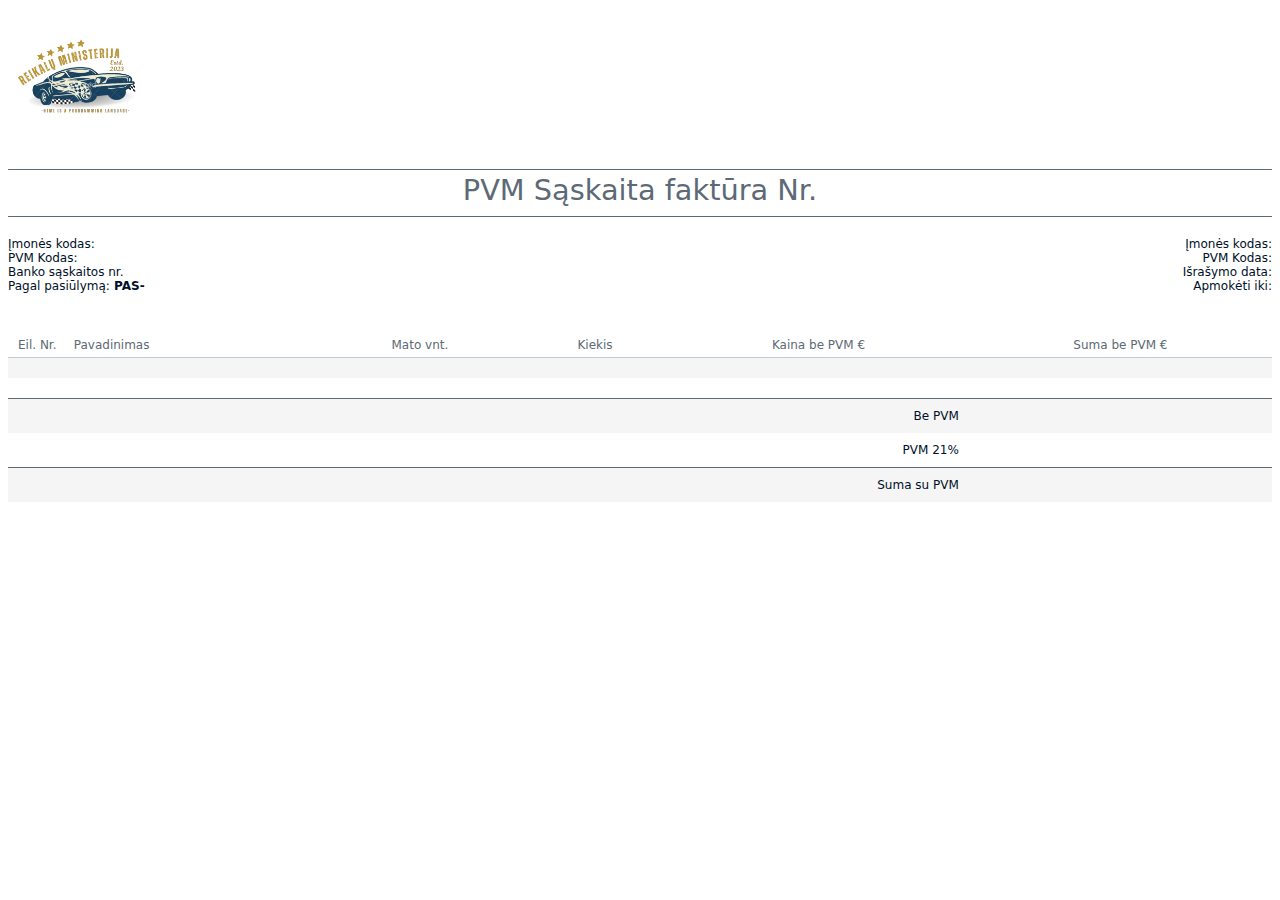
==== InvoicesFrontend/index.html @ 2285d932 "Files structured, fill invoice file updated, still need to be formated" ====
<!DOCTYPE html>
<html lang="en">
   <head>
      <meta http-equiv="Content-Type" content="text/html; charset=utf-8"/>
      <title>Sąskaita INVOICE_ID </title>
      <link rel="icon" href="./static/logo1.png" type="image/png">
      <link rel="stylesheet" type="text/css" href="./invoiceStyle.css">
   </head>
   <body>
      <header class="clearfix">
         <div id="logo">
            <img src="./static/logo1.png" alt = "logo">
         </div>
         <h1>PVM Sąskaita faktūra Nr.  <spand id="invoiceID" name="invoiceID"></spand> </h1>
         <div id="project">
            <div id="clientName" name="clientName"> </div>
            <div> Įmonės kodas:  <spand id="clientRegCode" name="clientRegCode"></spand></div>
            <div>PVM Kodas: <spand id="clientVAT" name="clientVAT"></spand></div>
            <div id="clientAdress" name="clientAdress"> </div>
            <div> Išrašymo data: <strong> <spand id="invoiceDate" name="invoiceDate"></spand> </strong></div>
            <div>Apmokėti iki: <strong> <spand id="dueDate" name="dueDate"></spand> </strong></div>
         </div>
         <div id="company" class="clearfix">
            <div id="companyName" name="companyName"></div>
            <div>Įmonės kodas: <spand id="clientRegCode" name="clientRegCode"></spand> </div>
            <div>PVM Kodas: <spand id="clientVAT" name="clientVAT"></spand> </div>
            <div id="companyAdress" name="companyAdress"></div>
            <div>Banko sąskaitos nr. <strong> <spand id="companyBankAccount" name="companyBankAccount"></spand> </strong></div>
            <div><a href="tel:" id="companyPhone" name="companyPhone"></a> <a href="mailto:" id="companyMail" name="companyMail"></a></div>
            <div>Pagal pasiūlymą:<strong> PAS- <spand id="invoiceOfferID" name="invoiceOfferID"></spand> </strong></div>
         </div>
      </header>
      <main>
         <table>
            <thead>
               <tr>
                  <th style="max-width: 1px;">Eil. Nr.</th>
                  <th class="desc">Pavadinimas</th>
                  <th>Mato vnt.</th>
                  <th>Kiekis</th>
                  <th>Kaina be PVM €</th>
                  <th>Suma be PVM €</th>
               </tr>
            </thead>
            <tbody>
               <tr>
                  <td class="service" id="loopIndex" name="loopIndex"></td>
                  <td class="desc" id="productName" name="productName"></td>
                  <td class="unit" id="unit" name="unit"></td>
                  <td class="qty" id="productQuant" name="productQuant"></td>
                  <td class="subTotal" id="productSubtotal" name="productSubtotal"></td>
                  <td class="total" id="productTotal" name="productTotal"></td>
               </tr>
               <tr>
                  <td class="service" id="loopIndex" name="loopIndex"></td>
                  <td class="desc" id="productName" name="productName"></td>
                  <td class="unit" id="unit" name="unit"></td>
                  <td class="qty" id="productQuant" name="productQuant"></td>
                  <td class="subTotal" id="productSubtotal" name="productSubtotal"></td>
                  <td class="total" id="productTotal" name="productTotal"></td>
               </tr>
               <tr>
                  <td class="grand total" colspan="5">Be PVM</td>
                  <td class="grand total" id="total" name="total"></td>
               </tr>
               <tr>
                  <td colspan="5">PVM 21%</td>
                  <td class="total" id="total" name="total"></td>
               </tr>
               <tr>
                  <td colspan="5" class="grand total">Suma su PVM</td>
                  <td class="grand total" id="grandTotal" name="grandTotal"></td>
               </tr>
               <tr>
                  <td colspan="6"><strong id="words" name="words"></strong></td>
               </tr>
            </tbody>
         </table>
      </main>
   </body>
</html>
---- InvoicesFrontend/invoiceStyle.css ----
* {
    font-family: DejaVu Sans;
    font-size: 12px;
}
.clearfix:after {
    content: "";
    display: table;
    clear: both;
}
a {
    color: #5D6975;
    text-decoration: underline;
}
body {
    position: relative;
    color: #001028;
    background: #FFFFFF;
    font-family: Arial, sans-serif;
    font-size: 12px;
    font-family: Arial;
}
header {
    padding: 10px 0;
    margin-bottom: 30px;
}
#logo {
    padding-bottom: 20px;
}
#logo img {
    width: 150px;
}
h1 {
    border-top: 1px solid #5D6975;
    border-bottom: 1px solid #5D6975;
    color: #5D6975;
    font-size: 2.4em;
    line-height: 1.4em;
    font-weight: normal;
    text-align: center;
    margin: 0 0 20px 0;
}
#company {
    float: left;
}
#company span {
    color: #5D6975;
    text-align: right;
    width: 52px;
    margin-right: 10px;
    display: inline-block;
    font-size: 0.8em;
}
#project {
    float: right;
    text-align: right;
}
#company div, #project div {
    white-space: nowrap;
}
table {
    width: 100%;
    border-collapse: collapse;
    border-spacing: 0;
    margin-bottom: 20px;
}
table tr:nth-child(2n-1) td {
    background: #F5F5F5;
}
table th, table td {
    text-align: center;
}
table th {
    padding: 5px 10px;
    color: #5D6975;
    border-bottom: 1px solid #C1CED9;
    white-space: nowrap;
    font-weight: normal;
}
table .service, table .desc {
    text-align: left;
}
table td {
    padding: 10px;
    text-align: right;
}
table td.service, table td.desc {
    vertical-align: top;
}
table td.unit, table td.qty, table td.total {
    font-size: 1em;
}
table td.grand {
    border-top: 1px solid #5D6975;
   ;
}
#notices .notice {
    color: #5D6975;
    font-size: 1.2em;
}
footer {
    color: #5D6975;
    width: 100%;
    height: 30px;
    position: absolute;
    bottom: 0;
    border-top: 1px solid #C1CED9;
    padding: 8px 0;
    text-align: center;
}
@page {
    size: a4 portrait;
    margin-left: 48px;
    margin-right: 48px;
    padding: 0;
}
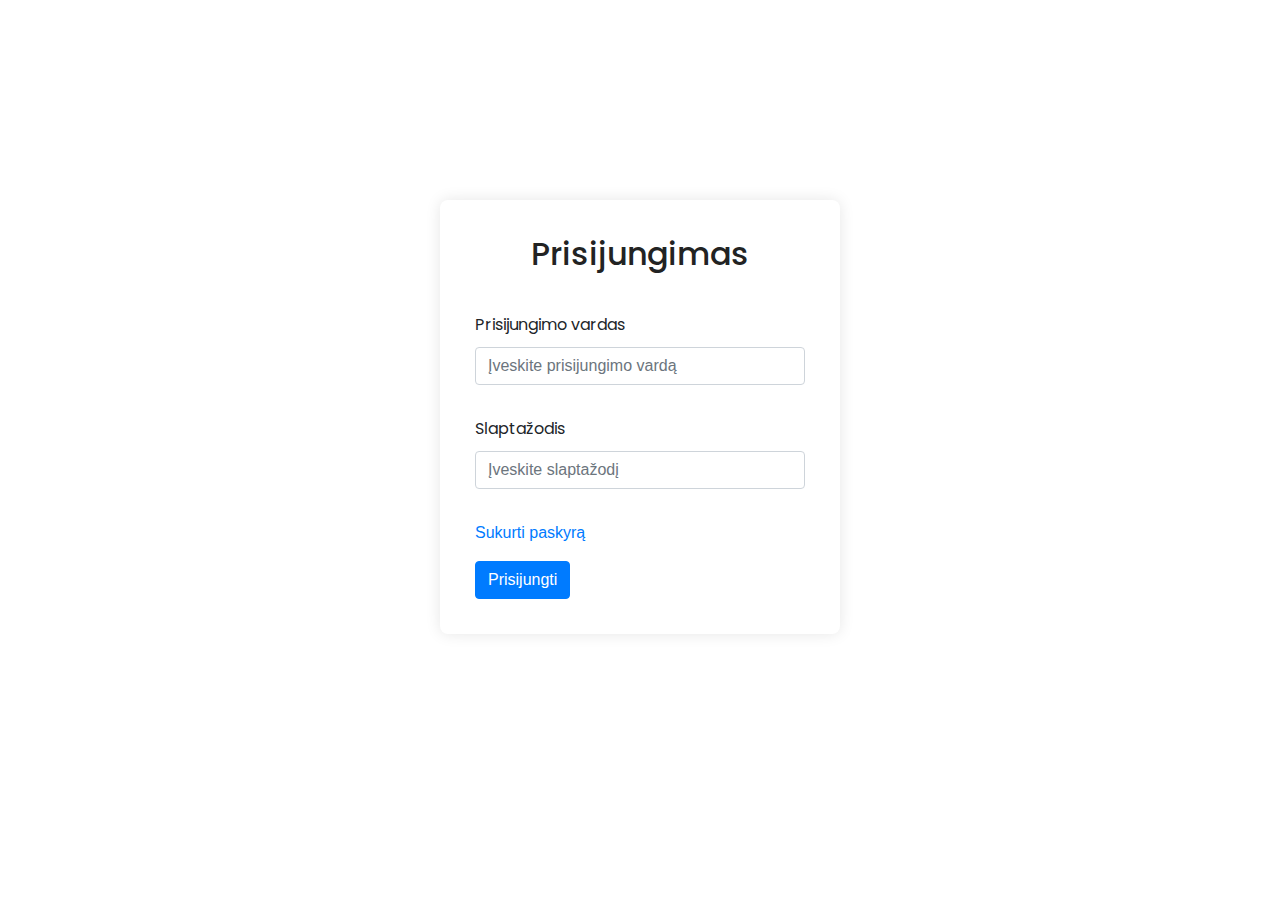
==== commit 865255b0: "Initial functionality for creating invoice" ====
--- a/InvoicesFrontend/index.html
+++ b/InvoicesFrontend/index.html
@@ -5,6 +5,7 @@
       <title>Sąskaita INVOICE_ID </title>
       <link rel="icon" href="./static/logo1.png" type="image/png">
       <link rel="stylesheet" type="text/css" href="./invoiceStyle.css">
+      <script src="./actions/showInvoice.js"></script>
    </head>
    <body>
       <header class="clearfix">
